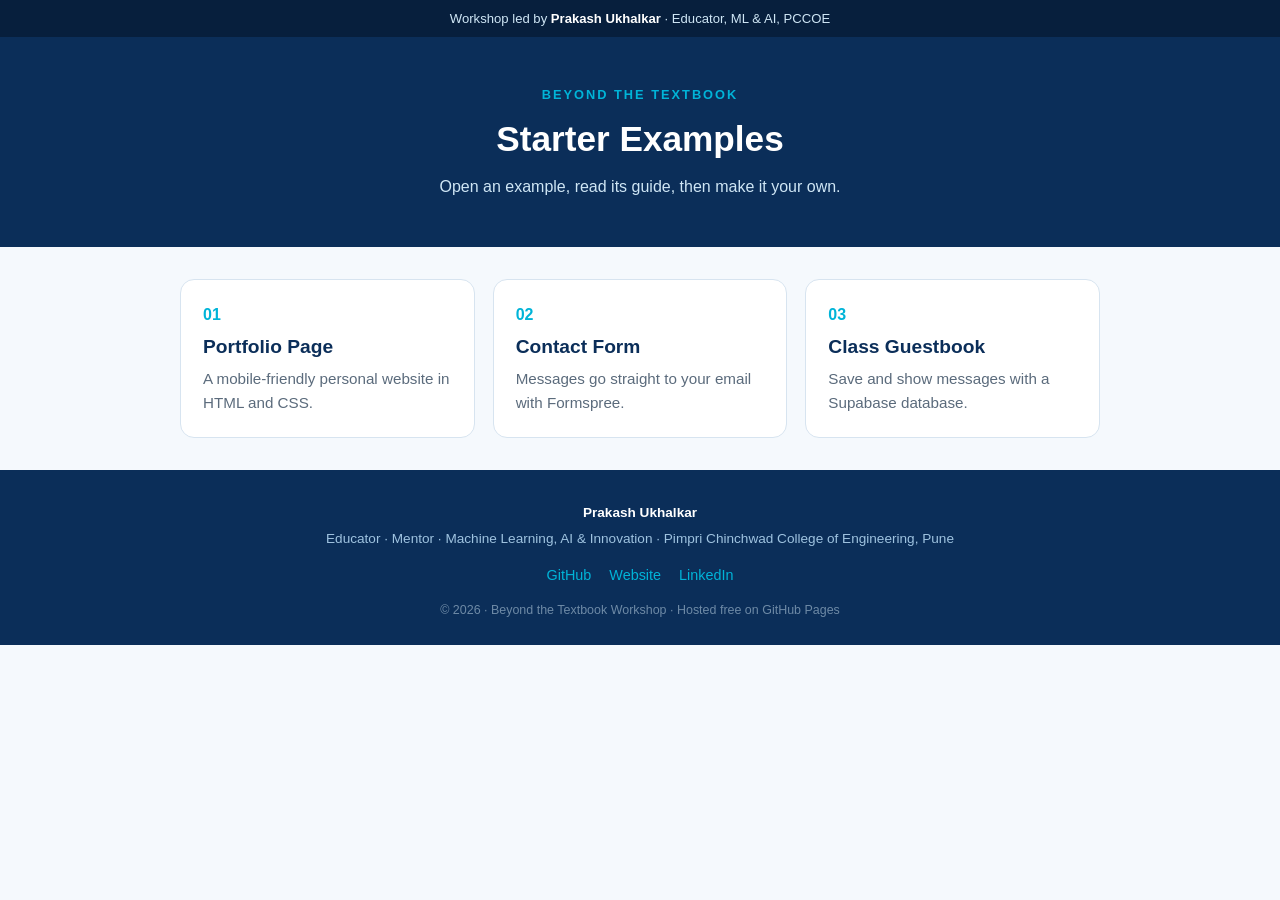
==== index.html @ f2d01d27 "index page" ====
<!DOCTYPE html>
<html lang="en">
<head>
  <meta charset="UTF-8">
  <meta name="viewport" content="width=device-width, initial-scale=1.0">
  <title>Beyond the Textbook | Starter Examples</title>
  <meta name="description" content="Starter examples from the Beyond the Textbook web development workshop: portfolio, Formspree contact form and Supabase guestbook.">
  <link rel="icon" href="data:image/svg+xml,<svg xmlns=%22http://www.w3.org/2000/svg%22 viewBox=%220 0 100 100%22><text y=%22.9em%22 font-size=%2290%22>📘</text></svg>">
  <style>
    :root { --navy:#0B2E59; --blue:#0B5FBF; --cyan:#00B4D8; --grey:#5B6B7C; --light:#F5F9FD; --border:#D7E4F0; }
    * { box-sizing: border-box; margin: 0; padding: 0; }
    body { font-family: Arial, Helvetica, sans-serif; color: var(--navy); background: var(--light); line-height: 1.6; }
    header { background: var(--navy); color: #fff; padding: 48px 20px; text-align: center; }
    header p.k { color: var(--cyan); font-weight: bold; letter-spacing: 2px; font-size: .8rem; }
    header h1 { font-size: 2.2rem; margin: 6px 0; }
    header p { color: #CFE6F5; }
    main { max-width: 960px; margin: 0 auto; padding: 32px 20px; display: grid; gap: 18px; grid-template-columns: 1fr; }
    a.card { display: block; background: #fff; border: 1px solid var(--border); border-radius: 14px; padding: 22px; text-decoration: none; color: inherit; }
    a.card:hover { border-color: var(--cyan); }
    .num { color: var(--cyan); font-weight: bold; }
    .card h2 { font-size: 1.2rem; margin: 4px 0; }
    .card p { color: var(--grey); font-size: .95rem; }
    footer { text-align: center; color: var(--grey); font-size: .85rem; padding: 24px; }
    @media (min-width: 768px) { main { grid-template-columns: repeat(3, 1fr); } }

    .instructor-bar { background: #071F3D; color: #CFE6F5; font-size: .82rem; padding: 8px 20px; text-align: center; }
    .instructor-bar a { color: #fff; text-decoration: none; font-weight: bold; }
    .instructor-bar a:hover { text-decoration: underline; }

    .site-footer { background: var(--navy); color: #CFE6F5; padding: 32px 20px 24px; text-align: center; }
    .site-footer .credit { font-weight: bold; color: #fff; margin-bottom: 4px; }
    .site-footer .role { font-size: .85rem; color: #9FC3E0; margin-bottom: 14px; }
    .site-footer .links { display: flex; justify-content: center; gap: 18px; flex-wrap: wrap; margin-bottom: 14px; }
    .site-footer .links a { color: var(--cyan); text-decoration: none; font-size: .9rem; }
    .site-footer .links a:hover { text-decoration: underline; }
    .site-footer .copyright { font-size: .78rem; color: #6E8AA6; }
  </style>
</head>
<body>
  <div class="instructor-bar">
    Workshop led by <a href="https://github.com/prakash-ukhalkar" target="_blank" rel="noopener">Prakash Ukhalkar</a> &middot; Educator, ML &amp; AI, PCCOE
  </div>
  <header>
    <p class="k">BEYOND THE TEXTBOOK</p>
    <h1>Starter Examples</h1>
    <p>Open an example, read its guide, then make it your own.</p>
  </header>
  <main>
    <a class="card" href="examples/01-portfolio/">
      <span class="num">01</span>
      <h2>Portfolio Page</h2>
      <p>A mobile-friendly personal website in HTML and CSS.</p>
    </a>
    <a class="card" href="examples/02-formspree-contact/">
      <span class="num">02</span>
      <h2>Contact Form</h2>
      <p>Messages go straight to your email with Formspree.</p>
    </a>
    <a class="card" href="examples/03-supabase-guestbook/">
      <span class="num">03</span>
      <h2>Class Guestbook</h2>
      <p>Save and show messages with a Supabase database.</p>
    </a>
  </main>
  <footer class="site-footer">
    <p class="credit">Prakash Ukhalkar</p>
    <p class="role">Educator &middot; Mentor &middot; Machine Learning, AI &amp; Innovation &middot; Pimpri Chinchwad College of Engineering, Pune</p>
    <div class="links">
      <a href="https://github.com/prakash-ukhalkar" target="_blank" rel="noopener">GitHub</a>
      <a href="https://prakash-ukhalkar.github.io" target="_blank" rel="noopener">Website</a>
      <a href="https://www.linkedin.com/in/prakash-ukhalkar" target="_blank" rel="noopener">LinkedIn</a>
    </div>
    <p class="copyright">&copy; 2026 &middot; Beyond the Textbook Workshop &middot; Hosted free on GitHub Pages</p>
  </footer>
</body>
</html>
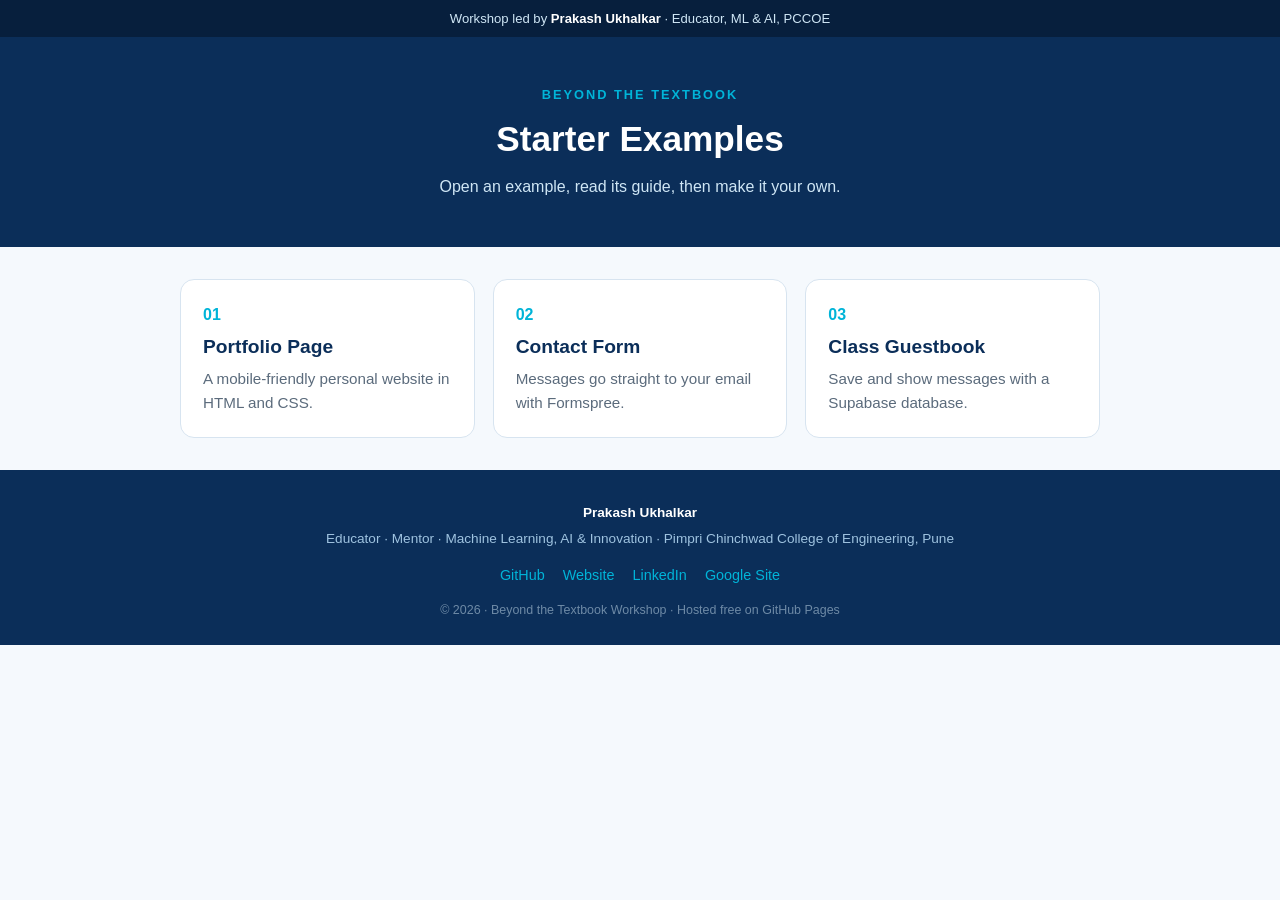
==== commit d0432b6e: "index page" ====
--- a/index.html
+++ b/index.html
@@ -69,6 +69,7 @@
       <a href="https://github.com/prakash-ukhalkar" target="_blank" rel="noopener">GitHub</a>
       <a href="https://prakash-ukhalkar.github.io" target="_blank" rel="noopener">Website</a>
       <a href="https://www.linkedin.com/in/prakash-ukhalkar" target="_blank" rel="noopener">LinkedIn</a>
+      <a href="https://sites.google.com/view/prakashu" target="_blank" rel="noopener">Google Site</a>
     </div>
     <p class="copyright">&copy; 2026 &middot; Beyond the Textbook Workshop &middot; Hosted free on GitHub Pages</p>
   </footer>
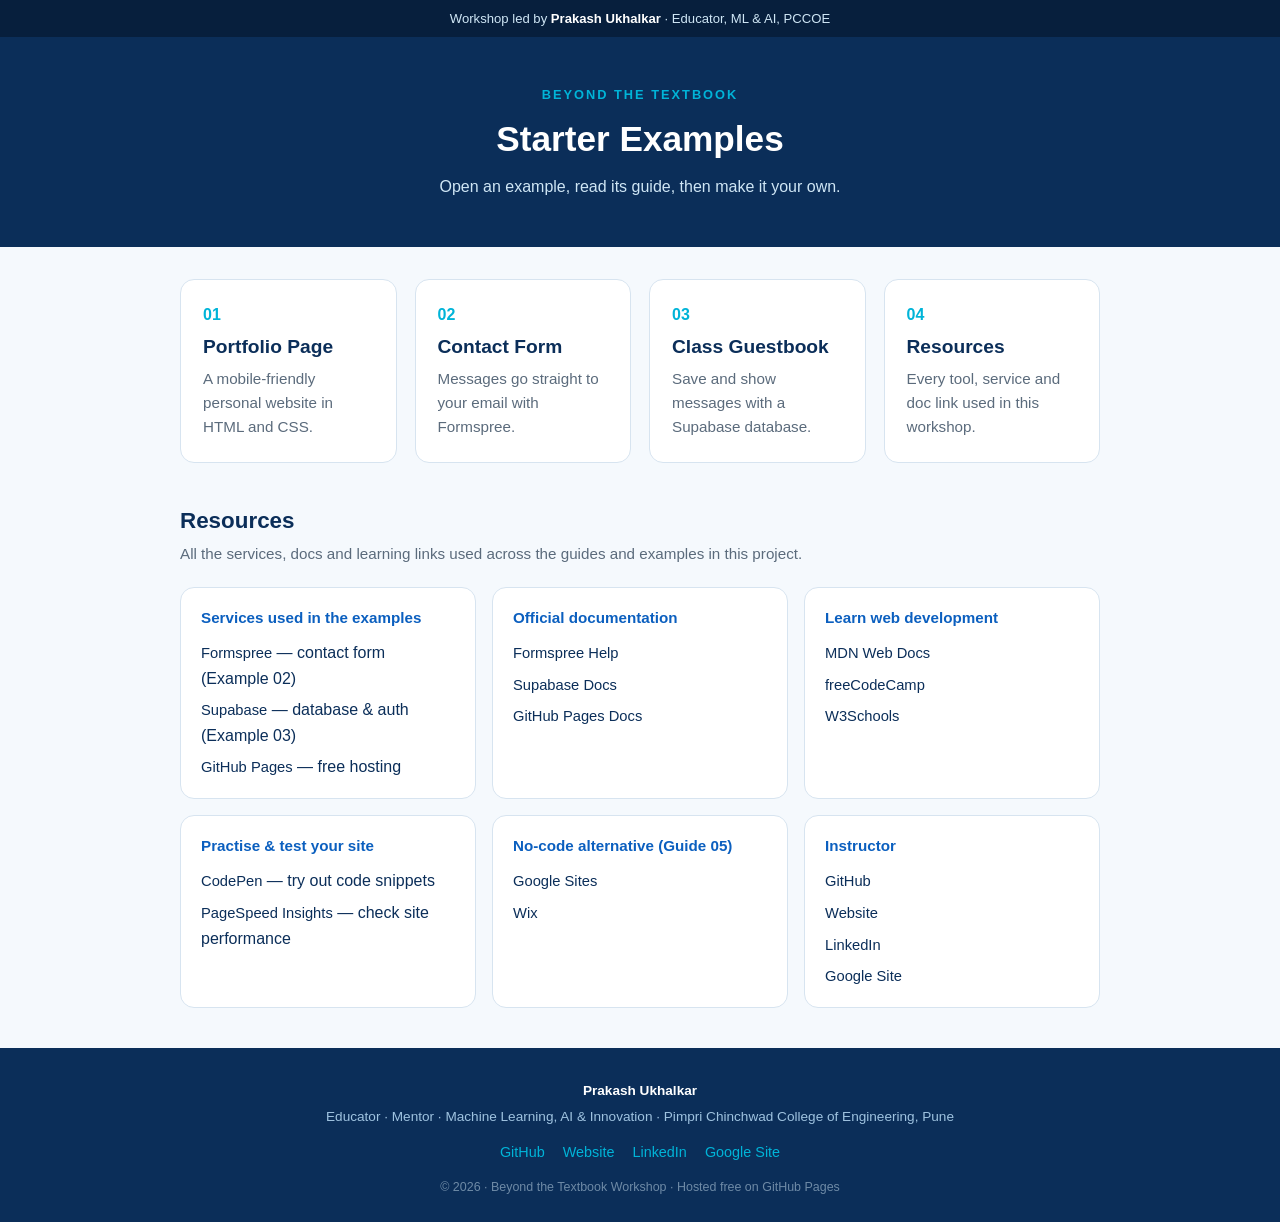
==== commit af2f07d0: "index" ====
--- a/index.html
+++ b/index.html
@@ -21,7 +21,20 @@
     .card h2 { font-size: 1.2rem; margin: 4px 0; }
     .card p { color: var(--grey); font-size: .95rem; }
     footer { text-align: center; color: var(--grey); font-size: .85rem; padding: 24px; }
-    @media (min-width: 768px) { main { grid-template-columns: repeat(3, 1fr); } }
+    @media (min-width: 640px) { main { grid-template-columns: repeat(2, 1fr); } }
+    @media (min-width: 1000px) { main { grid-template-columns: repeat(4, 1fr); } }
+
+    .resources { max-width: 960px; margin: 0 auto; padding: 8px 20px 40px; }
+    .resources h2 { font-size: 1.4rem; margin-bottom: 4px; }
+    .resources > p { color: var(--grey); margin-bottom: 20px; font-size: .95rem; }
+    .res-grid { display: grid; gap: 16px; grid-template-columns: 1fr; }
+    @media (min-width: 640px) { .res-grid { grid-template-columns: repeat(2, 1fr); } }
+    @media (min-width: 1000px) { .res-grid { grid-template-columns: repeat(3, 1fr); } }
+    .res-group { background: #fff; border: 1px solid var(--border); border-radius: 14px; padding: 18px 20px; }
+    .res-group h3 { font-size: .95rem; color: var(--blue); margin-bottom: 10px; }
+    .res-group ul { list-style: none; display: flex; flex-direction: column; gap: 6px; }
+    .res-group a { color: var(--navy); text-decoration: none; font-size: .92rem; }
+    .res-group a:hover { color: var(--cyan); text-decoration: underline; }
 
     .instructor-bar { background: #071F3D; color: #CFE6F5; font-size: .82rem; padding: 8px 20px; text-align: center; }
     .instructor-bar a { color: #fff; text-decoration: none; font-weight: bold; }
@@ -61,7 +74,74 @@
       <h2>Class Guestbook</h2>
       <p>Save and show messages with a Supabase database.</p>
     </a>
+    <a class="card" href="#resources">
+      <span class="num">04</span>
+      <h2>Resources</h2>
+      <p>Every tool, service and doc link used in this workshop.</p>
+    </a>
   </main>
+
+  <section class="resources" id="resources">
+    <h2>Resources</h2>
+    <p>All the services, docs and learning links used across the guides and examples in this project.</p>
+    <div class="res-grid">
+
+      <div class="res-group">
+        <h3>Services used in the examples</h3>
+        <ul>
+          <li><a href="https://formspree.io" target="_blank" rel="noopener">Formspree</a> &mdash; contact form (Example 02)</li>
+          <li><a href="https://supabase.com" target="_blank" rel="noopener">Supabase</a> &mdash; database &amp; auth (Example 03)</li>
+          <li><a href="https://pages.github.com" target="_blank" rel="noopener">GitHub Pages</a> &mdash; free hosting</li>
+        </ul>
+      </div>
+
+      <div class="res-group">
+        <h3>Official documentation</h3>
+        <ul>
+          <li><a href="https://help.formspree.io" target="_blank" rel="noopener">Formspree Help</a></li>
+          <li><a href="https://supabase.com/docs" target="_blank" rel="noopener">Supabase Docs</a></li>
+          <li><a href="https://docs.github.com/pages" target="_blank" rel="noopener">GitHub Pages Docs</a></li>
+        </ul>
+      </div>
+
+      <div class="res-group">
+        <h3>Learn web development</h3>
+        <ul>
+          <li><a href="https://developer.mozilla.org" target="_blank" rel="noopener">MDN Web Docs</a></li>
+          <li><a href="https://www.freecodecamp.org" target="_blank" rel="noopener">freeCodeCamp</a></li>
+          <li><a href="https://www.w3schools.com" target="_blank" rel="noopener">W3Schools</a></li>
+        </ul>
+      </div>
+
+      <div class="res-group">
+        <h3>Practise &amp; test your site</h3>
+        <ul>
+          <li><a href="https://codepen.io" target="_blank" rel="noopener">CodePen</a> &mdash; try out code snippets</li>
+          <li><a href="https://pagespeed.web.dev" target="_blank" rel="noopener">PageSpeed Insights</a> &mdash; check site performance</li>
+        </ul>
+      </div>
+
+      <div class="res-group">
+        <h3>No-code alternative (Guide 05)</h3>
+        <ul>
+          <li><a href="https://sites.google.com" target="_blank" rel="noopener">Google Sites</a></li>
+          <li><a href="https://www.wix.com" target="_blank" rel="noopener">Wix</a></li>
+        </ul>
+      </div>
+
+      <div class="res-group">
+        <h3>Instructor</h3>
+        <ul>
+          <li><a href="https://github.com/prakash-ukhalkar" target="_blank" rel="noopener">GitHub</a></li>
+          <li><a href="https://prakash-ukhalkar.github.io" target="_blank" rel="noopener">Website</a></li>
+          <li><a href="https://www.linkedin.com/in/prakash-ukhalkar" target="_blank" rel="noopener">LinkedIn</a></li>
+          <li><a href="https://sites.google.com/view/prakashu" target="_blank" rel="noopener">Google Site</a></li>
+        </ul>
+      </div>
+
+    </div>
+  </section>
+
   <footer class="site-footer">
     <p class="credit">Prakash Ukhalkar</p>
     <p class="role">Educator &middot; Mentor &middot; Machine Learning, AI &amp; Innovation &middot; Pimpri Chinchwad College of Engineering, Pune</p>
